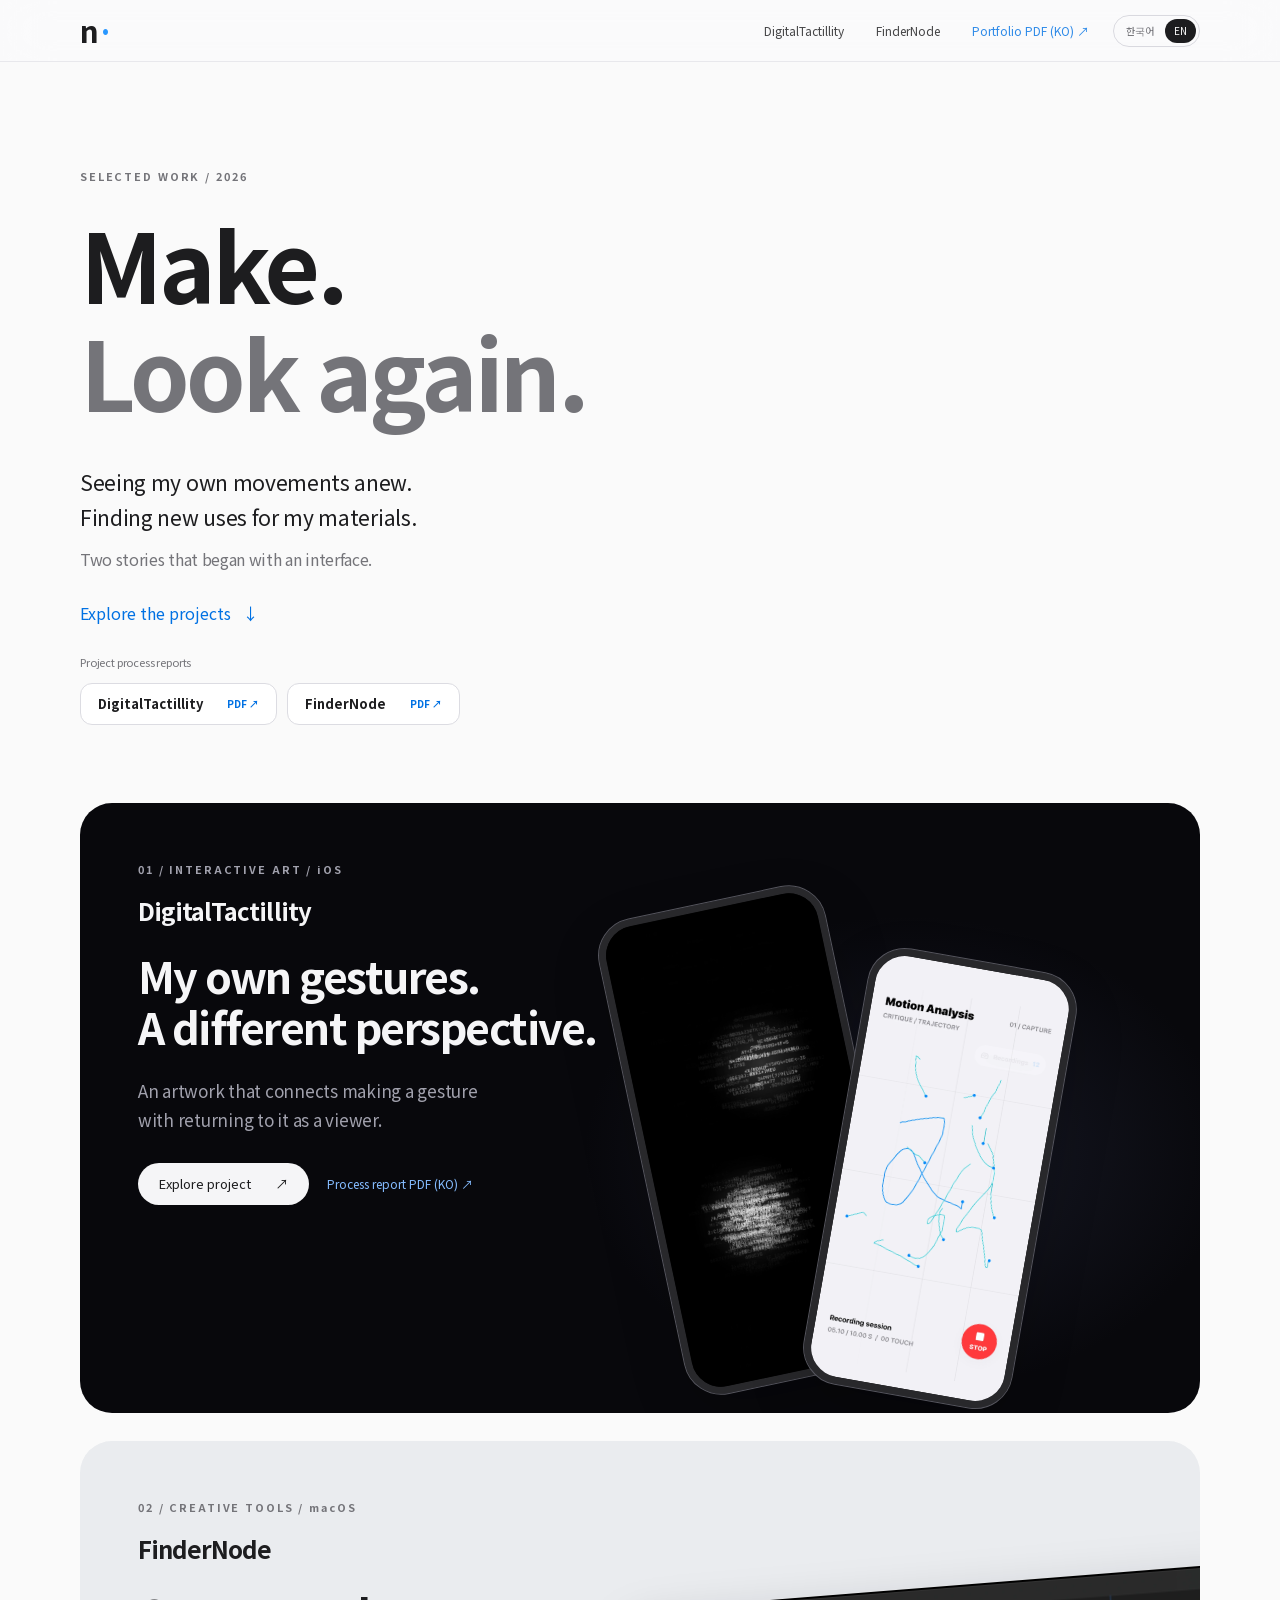
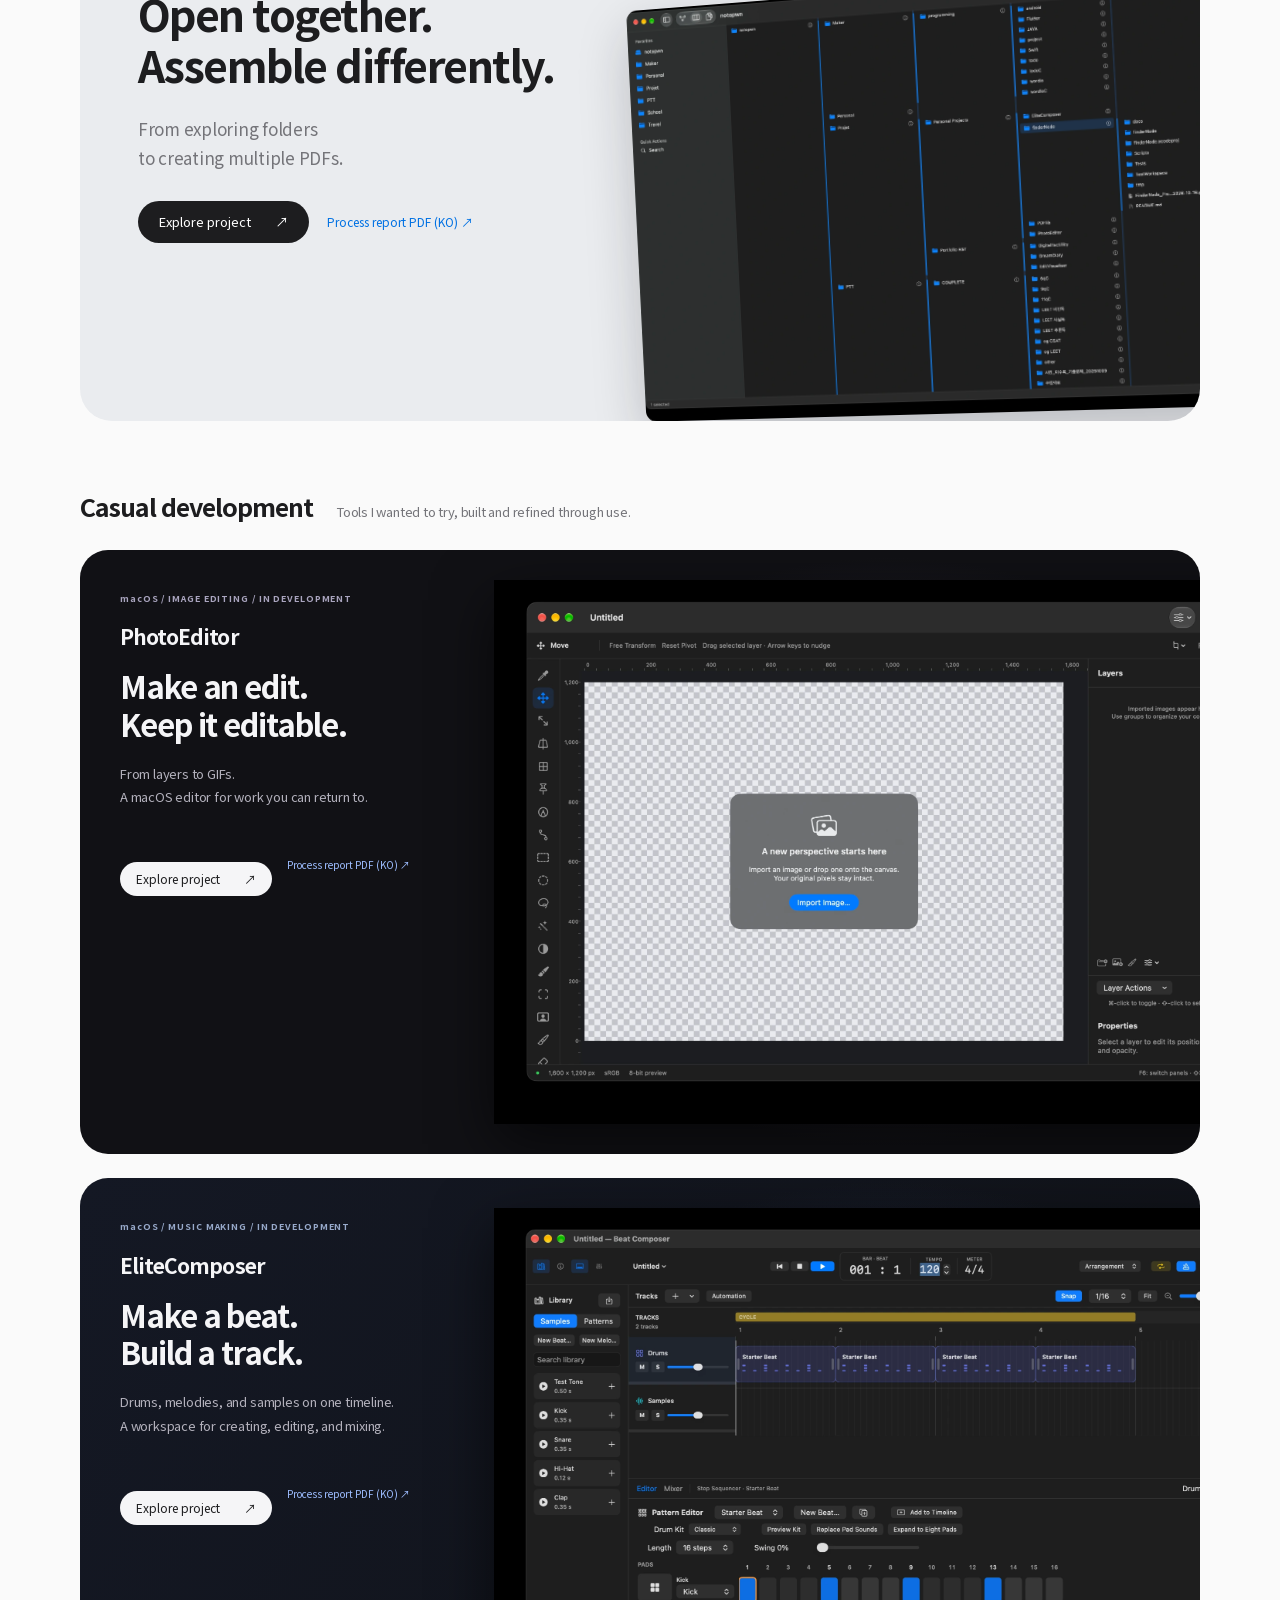
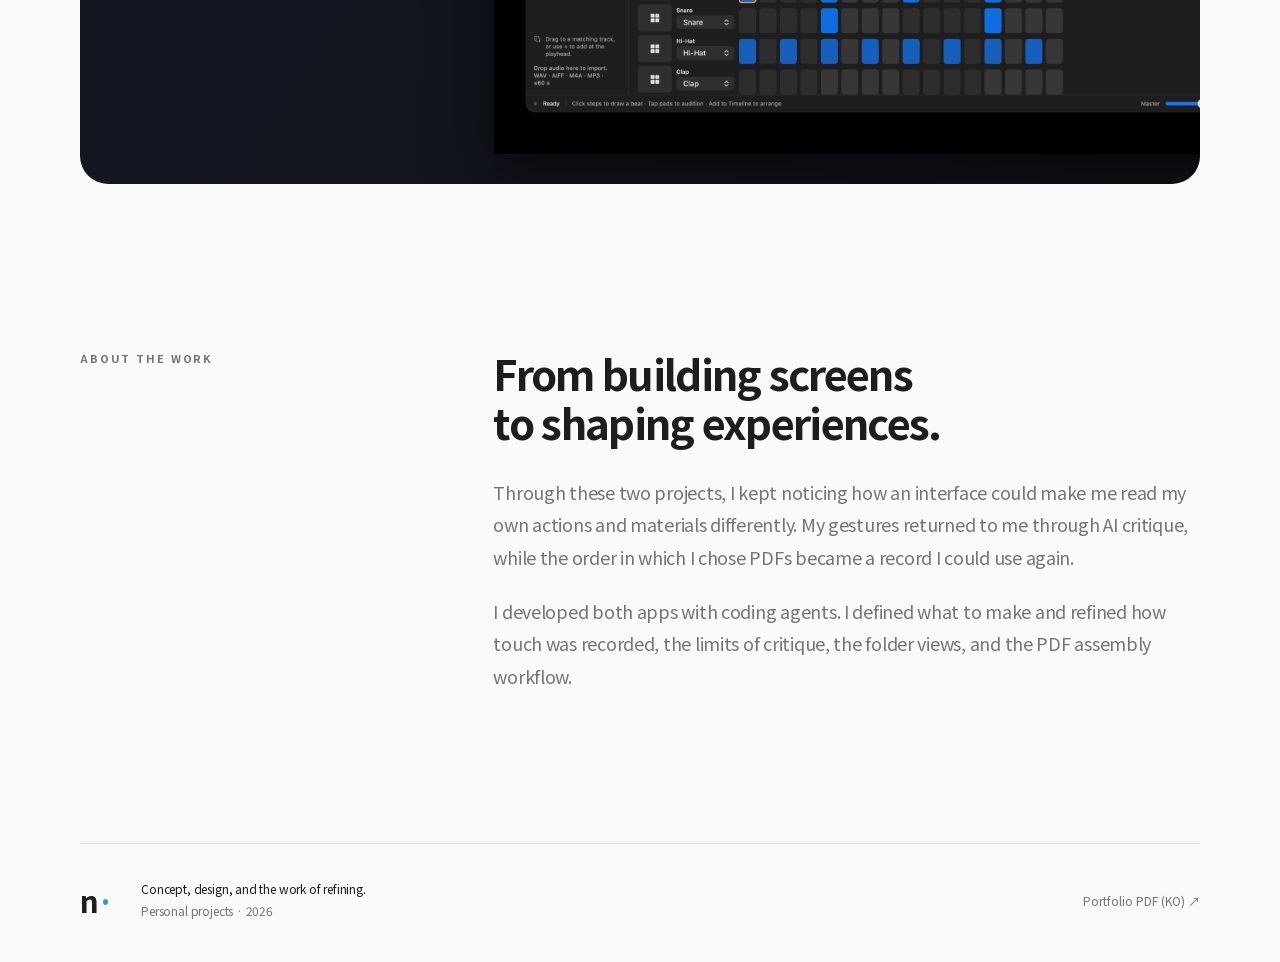
==== en/index.html @ ebb97a47 "Add Korean and English pages with persistent language selection" ====
<!doctype html><html lang="en" data-language="en" data-page="index.html"><head><meta charset="utf-8"><meta name="viewport" content="width=device-width, initial-scale=1"><meta name="description" content="DigitalTactillity revisits gestures through AI critique. FinderNode opens folders and assembles PDFs. Two featured projects and smaller development experiments."><meta name="theme-color" content="#fafafa"><title>Selected work — notopwn</title><link rel="icon" href="../assets/favicon.svg" type="image/svg+xml"><link rel="stylesheet" href="../style.css?v=bilingual-1"><script src="../locale.js?v=bilingual-1"></script><link rel="canonical" href="https://notopwn.github.io/art-technology-portfolio/en/index.html"><link rel="alternate" hreflang="ko" href="https://notopwn.github.io/art-technology-portfolio/index.html"><link rel="alternate" hreflang="en" href="https://notopwn.github.io/art-technology-portfolio/en/index.html"><link rel="alternate" hreflang="x-default" href="https://notopwn.github.io/art-technology-portfolio/index.html"></head><body class=""><a class="skip" href="#main">Skip to content</a><header class="nav"><a class="brand" href="./" aria-label="Portfolio home">n<span>·</span></a><nav aria-label="Main navigation"><a href="digitaltactillity.html">DigitalTactillity</a><a href="findernode.html">FinderNode</a><a class="nav-pdf" href="../assets/portfolio.pdf" target="_blank" rel="noopener">Portfolio PDF (KO) <span aria-hidden="true">↗</span></a></nav><div class="language-switch" role="group" aria-label="Language selection"><a href="../index.html" lang="ko" data-language-choice="ko">한국어</a><a href="index.html" lang="en" data-language-choice="en" aria-current="true">EN</a></div></header><main id="main">
<section class="home-intro wrap"><p class="eyebrow">SELECTED WORK / 2026</p><h1>Make.<br><span class="muted">Look again.</span></h1><p class="hero-copy">Seeing my own movements anew.<br>Finding new uses for my materials.<br><span>Two stories that began with an interface.</span></p><a class="text-link" href="#work">Explore the projects <span>↓</span></a><div class="report-shortcuts" id="reports" aria-label="Project process reports"><p>Project process reports</p><div><a href="../assets/digitaltactillity-process-report.pdf" target="_blank" rel="noopener">DigitalTactillity <span>PDF ↗</span></a><a href="../assets/findernode-process-report.pdf" target="_blank" rel="noopener">FinderNode <span>PDF ↗</span></a></div></div></section>
<div id="work" class="work-list wrap">
<article class="work-card tactile-card reveal"><div class="card-copy"><p class="eyebrow">01 / INTERACTIVE ART / iOS</p><h2>DigitalTactillity</h2><p class="card-headline">My own gestures.<br>A different perspective.</p><p>An artwork that connects making a gesture<br>with returning to it as a viewer.</p><a class="button light" href="digitaltactillity.html">Explore project <span>↗</span></a><a class="card-report" href="../assets/digitaltactillity-process-report.pdf" target="_blank" rel="noopener">Process report PDF (KO) ↗</a></div><div class="tactile-stage" aria-hidden="true"><div class="stage-glow"></div><div class="phone phone-tactile"><img src="../assets/tactile.webp" alt="" fetchpriority="high"></div><div class="phone phone-trajectory"><img src="../assets/trajectory.webp" alt=""></div></div></article>
<article class="work-card finder-card reveal"><div class="card-copy"><p class="eyebrow">02 / CREATIVE TOOLS / macOS</p><h2>FinderNode</h2><p class="card-headline">Open together.<br>Assemble differently.</p><p>From exploring folders<br>to creating multiple PDFs.</p><a class="button" href="findernode.html">Explore project <span>↗</span></a><a class="card-report" href="../assets/findernode-process-report.pdf" target="_blank" rel="noopener">Process report PDF (KO) ↗</a></div><div class="finder-preview"><img src="../assets/finder-columns.webp" alt="Actual FinderNode screen with several folders open in parallel columns" loading="lazy"></div></article>
</div>
<section class="casual-section wrap" id="casual-development" aria-labelledby="casual-heading"><div class="casual-heading"><h2 id="casual-heading">Casual development</h2><p>Tools I wanted to try, built and refined through use.</p></div>
<article class="side-project"><div class="side-copy"><p class="eyebrow">macOS / IMAGE EDITING / IN DEVELOPMENT</p><h3>PhotoEditor</h3><p class="side-headline">Make an edit.<br>Keep it editable.</p><p class="side-description">From layers to GIFs.<br>A macOS editor for work you can return to.</p><div class="side-actions"><a class="button light" href="photoeditor.html">Explore project <span aria-hidden="true">↗</span></a><a class="side-report" href="../assets/photoeditor-process-report.pdf" target="_blank" rel="noopener">Process report PDF (KO) ↗</a></div></div><a class="side-visual" href="photoeditor.html" aria-label="View the PhotoEditor project"><img src="../assets/photoeditor-workspace.webp" alt="Actual PhotoEditor screen with a central canvas, tools on the left, and layers on the right" loading="lazy" width="2048" height="1411"></a></article><article class="side-project ec-side"><div class="side-copy"><p class="eyebrow">macOS / MUSIC MAKING / IN DEVELOPMENT</p><h3>EliteComposer</h3><p class="side-headline">Make a beat.<br>Build a track.</p><p class="side-description">Drums, melodies, and samples on one timeline.<br>A workspace for creating, editing, and mixing.</p><div class="side-actions"><a class="button light" href="elitecomposer.html">Explore project <span aria-hidden="true">↗</span></a><a class="side-report" href="../assets/elitecomposer-process-report.pdf" target="_blank" rel="noopener">Process report PDF (KO) ↗</a></div></div><a class="side-visual" href="elitecomposer.html" aria-label="View the EliteComposer project"><img src="../assets/elitecomposer-sequencer.webp" width="2048" height="1415" alt="Actual EliteComposer screen with a drum step sequencer and repeating patterns on the timeline" loading="lazy"></a></article></section>
<section class="about-section wrap reveal"><p class="eyebrow">ABOUT THE WORK</p><div><h2>From building screens<br>to shaping experiences.</h2><p>Through these two projects, I kept noticing how an interface could make me read my own actions and materials differently. My gestures returned to me through AI critique, while the order in which I chose PDFs became a record I could use again.</p><p>I developed both apps with coding agents. I defined what to make and refined how touch was recorded, the limits of critique, the folder views, and the PDF assembly workflow.</p></div></section></main><footer class="footer wrap"><a class="brand" href="./">n<span>·</span></a><p>Concept, design, and the work of refining.<br><span>Personal projects · 2026</span></p><a href="../assets/portfolio.pdf" target="_blank" rel="noopener">Portfolio PDF (KO) ↗</a></footer><dialog class="viewer" aria-label="Project media"><button class="viewer-close" aria-label="Close">×</button><div class="viewer-content"></div></dialog><script src="../site.js?v=bilingual-1"></script></body></html>
---- style.css ----
@font-face{font-family:Portfolio;src:url('assets/regular.woff') format('woff');font-weight:100 500;font-display:swap}@font-face{font-family:Portfolio;src:url('assets/bold.woff') format('woff');font-weight:600 900;font-display:swap}:root{--bg:#fafafa;--ink:#1d1d1f;--secondary:#747479;--line:#d9d9df;--blue:#0071e3;--surface:#f0f0f3;--nav:rgba(250,250,252,.82)}*{box-sizing:border-box}html{scroll-behavior:smooth;scroll-padding-top:110px}body{margin:0;background:var(--bg);color:var(--ink);font-family:-apple-system,BlinkMacSystemFont,'Helvetica Neue',Portfolio,sans-serif;-webkit-font-smoothing:antialiased;word-break:keep-all;overflow-wrap:break-word}body.dark{--bg:#070708;--ink:#f5f5f7;--secondary:#98989f;--line:#303034;--surface:#151518;--nav:rgba(14,14,17,.84)}a{color:inherit;text-decoration:none}button{font:inherit;color:inherit;border:0;background:none;cursor:pointer}button,a{-webkit-tap-highlight-color:transparent}button:focus-visible,a:focus-visible,input:focus-visible,[tabindex]:focus-visible{outline:3px solid #2997ff;outline-offset:5px}img{display:block;max-width:100%;height:auto}h1,h2,h3,p{margin:0}h1,h2,h3{letter-spacing:-.055em;line-height:1.15}p{font-size:19px;line-height:1.8;letter-spacing:-.025em}.wrap{width:min(1120px,calc(100% - 80px));margin-inline:auto}.muted{color:var(--secondary)}.silver{background:linear-gradient(100deg,#fff 10%,#a3a3b1 58%,#5d5d70);background-clip:text;-webkit-background-clip:text;color:transparent}.eyebrow{font-size:11px!important;line-height:1.6;letter-spacing:.17em!important;font-weight:650;color:var(--secondary)}.nav{height:62px;width:100%;padding:0 max(40px,calc((100% - 1120px)/2));display:flex;align-items:center;justify-content:space-between;gap:30px;position:sticky;top:0;z-index:50;background:var(--nav);backdrop-filter:blur(24px);-webkit-backdrop-filter:blur(24px);border-bottom:1px solid color-mix(in srgb,var(--line),transparent 45%)}.brand{font-size:30px;font-weight:800;letter-spacing:-.08em;line-height:1}.brand span{color:#2997ff}.nav nav{display:flex;gap:32px;align-items:center;font-size:12px;font-weight:500}.nav nav a{opacity:.82;transition:opacity .2s}.nav nav a:hover{opacity:1}.nav-pdf{color:var(--blue)}.dark .nav-pdf{color:#60abff}.skip{position:fixed;left:20px;top:-100px;z-index:100;background:#fff;color:#111;padding:12px}.skip:focus{top:12px}.home-intro{padding-top:106px;padding-bottom:78px}.home-intro h1{font-size:clamp(62px,7.5vw,100px);margin:26px 0 36px;font-weight:700;line-height:1.13}.hero-copy{font-size:21px;font-weight:500;line-height:1.7;color:var(--secondary)}.home-intro .hero-copy{color:var(--ink)}.hero-copy>span{display:inline-block;margin-top:10px;font-size:16px;color:var(--secondary);font-weight:400}.text-link{display:inline-flex;align-items:center;gap:12px;font-size:16px;color:var(--blue);padding:0}.text-link span{transition:transform .2s}.text-link:hover span{transform:translate(3px,2px)}.home-intro .text-link{margin-top:28px}.dark .text-link{color:#7ab7ff}.work-list{display:grid;gap:28px}.work-card{min-height:610px;border-radius:32px;position:relative;overflow:hidden;isolation:isolate;display:grid;grid-template-columns:1fr 1fr}.card-copy{padding:58px 0 60px 58px;z-index:2}.card-copy h2{font-size:24px;letter-spacing:-.04em;margin-top:19px}.card-headline{font-size:48px;font-weight:700;letter-spacing:-.06em;line-height:1.2;margin:26px 0 22px}.card-copy>p:not(.card-headline):not(.eyebrow){font-size:17px;line-height:1.7;color:var(--secondary)}.button{display:inline-flex;align-items:center;gap:24px;border-radius:30px;background:#1d1d1f;color:#fff;font-size:13px;padding:13px 21px;margin-top:28px;transition:transform .2s,background .2s}.button:hover{transform:translateY(-2px);background:#37373c}.button.light{background:#f5f5f7;color:#1d1d1f}.tactile-card{background:#08080c;color:#f5f5f7;--secondary:#a1a1ad}.tactile-stage{position:relative;min-width:0}.stage-glow{position:absolute;inset:15% -10% 0 -15%;background:radial-gradient(ellipse,#32375266,transparent 65%)}.phone{border:7px solid #28282b;outline:1px solid #55555d;background:#050506;border-radius:37px;overflow:hidden;box-shadow:0 22px 55px #0003;position:relative;width:220px;flex-shrink:0}.phone img{width:100%;height:auto}.phone-tactile{position:absolute;width:230px;top:95px;left:0;transform:rotate(-12deg)}.phone-trajectory{position:absolute;width:210px;top:155px;left:195px;transform:rotate(10deg)}.finder-card{background:#eaecef;min-height:580px}.finder-preview{position:relative;min-width:0}.finder-preview img{position:absolute;width:690px;max-width:none;top:144px;left:-22px;border-radius:11px;box-shadow:0 22px 55px #15152038;transform:perspective(1300px) rotateY(-9deg) rotateZ(-3deg)}.about-section{padding-block:150px;display:grid;grid-template-columns:1fr 2fr;gap:60px}.about-section h2{font-size:42px;margin-bottom:30px}.about-section p:not(.eyebrow){color:var(--secondary);font-size:18px}.about-section p+p{margin-top:22px}.footer{border-top:1px solid var(--line);padding-top:35px;padding-bottom:40px;display:flex;align-items:center;gap:30px}.footer p{font-size:12px;line-height:1.8}.footer p span{color:var(--secondary)}.footer>a:last-child{margin-left:auto;font-size:12px;color:var(--secondary)}.product-bar{height:58px;border-bottom:1px solid var(--line);padding:0 max(40px,calc((100% - 1120px)/2));display:flex;align-items:center;justify-content:space-between;gap:20px;position:sticky;top:62px;z-index:40;background:var(--nav);backdrop-filter:blur(22px)}.product-bar>a{font-size:18px;font-weight:600;letter-spacing:-.04em}.product-bar nav{display:flex;gap:25px;font-size:11px;align-items:center}.product-bar button{font-size:11px;color:var(--blue);padding:0}.dark .product-bar button{color:#7ab7ff}.product-hero{text-align:center;padding-top:88px}.product-name{font-size:23px;font-weight:600;margin:20px 0 24px;letter-spacing:-.045em}.product-hero h1{font-size:clamp(48px,6.2vw,80px);font-weight:700;line-height:1.2}.product-hero .hero-copy{margin-top:29px;font-size:20px}.dt-hero .text-link{margin-top:25px}.dt-hero-media{height:570px;position:relative;overflow:hidden;margin-top:50px;background:radial-gradient(ellipse at center,#21212d66 0%,transparent 66%);border-radius:30px}.tactile-art{height:100%;width:100%;object-fit:contain;mix-blend-mode:screen}.hero-art-caption{position:absolute;left:0;right:0;bottom:28px;font-size:13px;color:#a7a7b5}.section{padding-block:115px}.section-intro{max-width:850px;margin-bottom:62px}.section-intro h2{font-size:clamp(37px,4.5vw,57px);margin:20px 0 30px;line-height:1.2}.section-intro>p:not(.eyebrow){max-width:700px;color:var(--secondary);font-size:20px}.role-explorer{border-radius:26px;background:#141417;overflow:hidden}.role-tabs{display:grid;grid-template-columns:repeat(3,1fr);border-bottom:1px solid #313137}.role-tabs button{padding:25px 28px;text-align:left;font-size:12px;color:#7f7f8d;border-right:1px solid #313137}.role-tabs button:last-child{border-right:0}.role-tabs button span{display:block;font-size:19px;margin-top:9px;font-weight:600;color:#9999a6}.role-tabs button[aria-selected=true]{background:#202027;color:#8abcff}.role-tabs button[aria-selected=true] span{color:#fff}.role-panel{padding:55px;min-height:310px;background:radial-gradient(ellipse at right bottom,#252b4945,transparent 60%)}.role-number{font-size:11px;letter-spacing:.15em;color:#81b4ff}.role-panel h3{font-size:38px;margin:17px 0 20px}.role-panel .role-body{max-width:660px;color:#a9a9b4;font-size:18px}.recording-section{background:#101012;overflow:hidden}.recording-grid{display:grid;grid-template-columns:1fr 1fr;align-items:center;gap:50px}.recording-copy h2{font-size:44px;line-height:1.2;margin:20px 0 30px}.recording-copy p:not(.eyebrow){color:var(--secondary);font-size:18px}.recording-copy p+p{margin-top:22px}.small-note{font-size:12px!important;line-height:1.8!important;color:var(--secondary)}.recording-phones{height:550px;position:relative}.recording-phones .phone{position:absolute;left:10px;top:35px;width:224px;z-index:2;transform:rotate(-5deg);padding:0}.recording-phones .back-phone{width:204px;left:220px;top:80px;z-index:1;transform:rotate(8deg)}.image-button{padding:0;text-align:inherit;display:block;transition:transform .3s}.image-button:hover{transform:translateY(-3px)}.critique-layout{display:grid;grid-template-columns:1.25fr 1fr;gap:100px;align-items:center}.critique-text blockquote{font-size:32px;line-height:1.35;letter-spacing:-.03em;margin:22px 0 28px;font-weight:600}.translation{font-size:19px;color:#c3c3cd}.critique-text .small-note{margin:18px 0 30px}.critique-text>p:last-child{color:var(--secondary);font-size:18px}.critique-screen{width:100%;max-width:350px;border-radius:22px;background:#f0eff5;overflow:hidden;box-shadow:0 20px 90px #29294533}.critique-screen img{width:100%}.critique-screen span{display:block;padding:18px;text-align:center;font-size:12px;color:#55555f}.dt-closing{background:linear-gradient(130deg,#14141d,#0b0b0e);text-align:center}.dt-closing h2{font-size:56px;margin:25px 0 30px;line-height:1.2}.dt-closing p:not(.eyebrow){color:var(--secondary);font-size:20px}.spec-section{padding-block:90px}.spec-section>h2{font-size:30px;margin-bottom:35px}.spec-section dl{margin:0}.spec-section dl>div{display:grid;grid-template-columns:170px 1fr;padding:21px 0;border-top:1px solid var(--line);font-size:14px;line-height:1.8}.spec-section dt{color:var(--secondary)}.spec-section dd{margin:0}.next-project{display:flex;align-items:flex-end;justify-content:space-between;margin-top:75px;padding-top:35px;border-top:1px solid var(--line)}.next-project span{font-size:13px;color:var(--secondary)}.next-project strong{font-size:30px;letter-spacing:-.04em}.fn-hero .mac-frame{margin-top:65px}.mac-frame img{width:100%;border:8px solid #343437;border-radius:18px;box-shadow:0 35px 75px #1a25452a}.media-caption{font-size:12px;color:var(--secondary);text-align:center;margin-top:22px}.view-switcher{margin-top:65px}.segmented{display:flex;width:max-content;background:#e7e7ec;padding:5px;border-radius:26px;gap:4px;margin:0 auto 30px}.segmented button{padding:10px 25px;border-radius:22px;font-size:13px;color:#66666f;transition:background .2s,box-shadow .2s}.segmented button[aria-selected=true]{background:#fff;color:#1d1d1f;box-shadow:0 2px 8px #00000013}.app-screen{border-radius:18px;overflow:hidden;box-shadow:0 20px 60px #14172621;width:100%}.app-screen img{width:100%}.view-description{text-align:center;font-size:14px;color:var(--secondary);margin-top:26px}.two-copy{display:grid;grid-template-columns:1fr 1.4fr;gap:100px;margin-top:100px}.two-copy h3,.two-copy h2{font-size:43px;line-height:1.2}.two-copy p{font-size:18px;color:var(--secondary)}.two-copy p+p{margin-top:20px}.assembly-section{background:#f0f0f3}.assembly-demo{display:grid;grid-template-columns:1fr 1.3fr;gap:70px;align-items:center;margin-top:90px}.assembly-demo h3{font-size:37px;margin:20px 0 20px}.assembly-demo>div>p:not(.eyebrow){font-size:16px;color:var(--secondary)}.demo-ui{border-radius:20px;background:#fff;border:1px solid #dddde5;overflow:hidden;box-shadow:0 15px 45px #1616330a}.demo-tabs{display:flex;border-bottom:1px solid #e7e7ed}.demo-tabs button{padding:19px 25px;font-size:13px;flex:1;color:#777780}.demo-tabs button[aria-selected=true]{color:#0071e3;background:#f3f8ff;box-shadow:inset 0 -2px #0071e3}.source-options{padding:20px 25px}.source-options label{display:flex;align-items:center;gap:12px;padding:14px 0;font-size:14px;cursor:pointer}.source-options label span{font-size:10px;color:#999}.source-options input{accent-color:#0071e3;width:16px;height:16px}.bundle-result{padding:24px;background:#fafafa;border-top:1px solid #ededf2;display:flex;flex-direction:column;gap:8px;font-size:12px}.bundle-result strong{font-size:20px;letter-spacing:-.03em}.detail-strip{display:grid;grid-template-columns:repeat(3,1fr);gap:35px;margin-top:90px;padding-top:45px;border-top:1px solid var(--line)}.detail-strip article>span{font-size:12px;color:var(--blue)}.detail-strip h3{font-size:21px;margin:20px 0 15px;line-height:1.35}.detail-strip p{font-size:15px;color:var(--secondary)}.viewer{position:fixed;border:0;padding:60px 30px 30px;max-width:min(1300px,96vw);max-height:94vh;background:#161619;color:#fff;border-radius:18px;box-shadow:0 30px 100px #0007}.viewer::backdrop{background:#000b;backdrop-filter:blur(10px)}.viewer-close{position:fixed;font-size:30px;background:#35353b;line-height:36px;width:38px;height:38px;border-radius:50%;right:calc(50% - min(650px,48vw) + 15px);top:calc(3vh + 10px);z-index:5}.viewer-content img{max-height:75vh;max-width:100%;object-fit:contain;margin:auto}.viewer-content video{display:block;max-height:75vh;width:auto;max-width:100%;margin:auto;background:#000}.viewer-content p{font-size:12px;color:#bbb;text-align:center;margin-top:16px}.js .reveal{opacity:0;transform:translateY(24px);transition:opacity .8s ease,transform .8s cubic-bezier(.2,.7,.3,1)}.js .reveal.visible{opacity:1;transform:none}
@media(min-width:1500px){.wrap{width:1200px}.nav,.product-bar{padding-inline:calc((100% - 1200px)/2)}}
@media(max-width:950px){.wrap{width:calc(100% - 48px)}.nav,.product-bar{padding-inline:24px}.work-card{min-height:550px}.card-copy{padding-left:35px}.card-headline{font-size:39px}.phone-tactile{width:195px;top:125px;left:0}.phone-trajectory{width:170px;left:150px;top:200px}.finder-preview img{width:570px;left:0;top:170px}.about-section{gap:25px;grid-template-columns:1fr 2.3fr}.about-section h2{font-size:34px}.recording-grid{gap:10px}.recording-copy h2{font-size:36px}.recording-phones .phone{width:180px;left:0;top:60px}.recording-phones .back-phone{width:160px;left:150px;top:100px}.critique-layout{gap:45px}.critique-text blockquote{font-size:27px}.two-copy{gap:45px}.two-copy h2,.two-copy h3{font-size:35px}.assembly-demo{gap:35px}.section-intro{max-width:100%}.dt-hero-media{height:480px}}
@media(max-width:650px){.wrap{width:calc(100% - 40px)}.nav{height:56px;padding-inline:20px;gap:15px}.nav nav{gap:18px;font-size:10px}.nav-pdf{font-size:0}.nav-pdf span{font-size:17px}.brand{font-size:28px}.home-intro{padding-top:70px;padding-bottom:55px}.home-intro h1{font-size:59px;margin:23px 0 27px}.hero-copy{font-size:18px}.hero-copy>span{font-size:13px}.home-intro .text-link{font-size:14px;margin-top:23px}.work-list{gap:20px}.work-card{grid-template-columns:1fr;min-height:790px;border-radius:24px}.card-copy{padding:33px 30px 0}.card-copy h2{font-size:22px;margin-top:16px}.card-headline{font-size:38px;margin:23px 0 18px}.card-copy>p:not(.card-headline):not(.eyebrow){font-size:15px}.button{font-size:12px;padding:11px 18px;margin-top:22px}.tactile-stage{height:345px}.phone{border-radius:27px;border-width:5px}.phone-tactile{width:175px;top:15px;left:calc(50% - 146px)}.phone-trajectory{width:155px;left:calc(50% + 5px);top:70px}.finder-card{min-height:700px}.finder-preview{height:290px}.finder-preview img{width:450px;max-width:none;top:25px;left:30px;transform:rotate(-4deg)}.about-section{padding-block:80px;display:block}.about-section h2{font-size:31px;margin-top:23px}.about-section p:not(.eyebrow){font-size:16px}.footer{padding-block:28px;gap:20px;flex-wrap:wrap}.footer p{font-size:10px}.footer>a:last-child{font-size:10px}.product-bar{top:56px;height:53px;padding-inline:20px}.product-bar>a{font-size:15px}.product-bar nav{gap:17px;font-size:10px}.product-bar button{font-size:10px}.product-hero{padding-top:60px}.product-name{font-size:19px;margin:17px 0 25px}.product-hero h1{font-size:43px;line-height:1.24}.product-hero .hero-copy{font-size:16px;margin-top:25px}.product-hero .eyebrow{font-size:9px!important}.dt-hero .text-link{font-size:14px}.dt-hero-media{height:390px;margin-top:26px}.hero-art-caption{font-size:11px;bottom:18px}.section{padding-block:75px}.section-intro{margin-bottom:38px}.section-intro h2{font-size:34px;margin:18px 0 24px}.section-intro>p:not(.eyebrow){font-size:17px;line-height:1.85}.role-tabs button{padding:18px 13px;font-size:10px}.role-tabs button span{font-size:14px;margin-top:8px}.role-panel{padding:30px 25px;min-height:320px}.role-panel h3{font-size:31px}.role-panel .role-body{font-size:16px}.recording-grid{grid-template-columns:1fr;gap:30px}.recording-copy h2{font-size:34px}.recording-copy p:not(.eyebrow){font-size:16px}.recording-phones{height:440px}.recording-phones .phone{width:180px;left:calc(50% - 152px);top:20px}.recording-phones .back-phone{width:160px;left:calc(50% + 8px);top:55px}.critique-layout{grid-template-columns:1fr;gap:40px}.critique-text blockquote{font-size:27px}.critique-text>p:last-child{font-size:16px}.critique-screen{width:270px;margin:auto}.dt-closing h2{font-size:35px}.dt-closing p:not(.eyebrow){font-size:16px}.spec-section{padding-block:65px}.spec-section>h2{font-size:25px}.spec-section dl>div{grid-template-columns:80px 1fr;gap:15px;font-size:12px;padding:18px 0}.next-project{margin-top:50px;align-items:flex-start;gap:20px;flex-direction:column}.next-project strong{font-size:27px}.fn-hero .mac-frame{margin-top:40px;width:calc(100% + 10px);margin-left:-5px}.mac-frame img{border-width:4px;border-radius:9px;box-shadow:0 18px 35px #1a25452a}.media-caption{font-size:10px;line-height:1.8}.view-switcher{margin-top:40px}.segmented{margin-bottom:20px}.segmented button{padding:9px 22px;font-size:12px}.app-screen{border-radius:8px}.view-description{font-size:12px;line-height:1.8;margin-top:20px}.two-copy{grid-template-columns:1fr;gap:25px;margin-top:60px}.two-copy h2,.two-copy h3{font-size:34px}.two-copy p{font-size:16px}.assembly-demo{grid-template-columns:1fr;gap:30px;margin-top:60px}.assembly-demo h3{font-size:31px}.assembly-demo>div>p:not(.eyebrow){font-size:15px}.demo-tabs button{font-size:12px}.source-options{padding:16px 22px}.source-options label{font-size:13px}.bundle-result strong{font-size:18px}.detail-strip{grid-template-columns:1fr;gap:35px;margin-top:55px;padding-top:35px}.detail-strip article{display:grid;grid-template-columns:25px 1fr;gap:0 15px}.detail-strip h3{margin:0 0 10px;font-size:21px}.detail-strip p{grid-column:2;font-size:15px}.viewer{padding:50px 13px 20px;max-width:96vw;max-height:94vh}.viewer-close{right:calc(2vw + 10px)}.viewer-content img{max-height:73vh}.viewer-content video{max-height:73vh}}
@media(prefers-reduced-motion:reduce){html{scroll-behavior:auto}*,*:before,*:after{transition:none!important;animation:none!important}.js .reveal{opacity:1;transform:none}}

/* Report access at the start of the page and beside each project. */
.report-shortcuts{margin-top:30px;scroll-margin-top:100px}.report-shortcuts>p{font-size:11px;letter-spacing:.03em;color:var(--secondary);margin-bottom:11px}.report-shortcuts>div{display:flex;gap:10px;flex-wrap:wrap}.report-shortcuts a{display:flex;align-items:center;gap:24px;padding:12px 17px;border:1px solid #dcdce2;background:#fff;border-radius:12px;font-size:13px;font-weight:550;transition:border-color .2s,background .2s}.report-shortcuts a:hover{border-color:#0071e3;background:#f3f8ff}.report-shortcuts a span{font-size:10px;color:#0071e3}.card-report{display:inline-block;margin:28px 0 0 18px;font-size:12px;color:#0071e3}.tactile-card .card-report{color:#85bcff}.card-report:hover{text-decoration:underline}.product-bar nav .nav-report{background:#0071e3;color:white;border-radius:18px;padding:7px 12px;white-space:nowrap}.product-bar nav .nav-report:hover{background:#007beF}@media(max-width:650px){.report-shortcuts{margin-top:25px}.report-shortcuts>div{gap:8px}.report-shortcuts a{font-size:12px;gap:15px;padding:11px 13px}.card-report{margin-left:14px;font-size:11px}.product-bar nav{gap:12px}.product-bar nav .nav-report{font-size:10px;padding:6px 9px}}

/* Casual development: a smaller visual project block. */
.casual-section{padding-top:72px;padding-bottom:16px;scroll-margin-top:100px}.casual-heading{display:flex;align-items:baseline;gap:24px;margin-bottom:25px}.casual-heading h2{font-size:25px;letter-spacing:-.04em}.casual-heading>p{font-size:13px;color:var(--secondary)}.side-project{position:relative;display:grid;grid-template-columns:37% 63%;min-height:420px;overflow:hidden;border-radius:28px;background:#111115;color:#f5f5f7;isolation:isolate}.side-copy{padding:42px 0 42px 40px;position:relative;z-index:2}.side-copy .eyebrow{color:#aaa5bf;font-size:9px!important;letter-spacing:.1em!important}.side-copy h3{font-size:21px;margin-top:19px;letter-spacing:-.025em}.side-headline{font-size:35px;line-height:1.2;font-weight:650;letter-spacing:-.045em;margin-top:19px}.side-description{font-size:13px;color:#b3b1bc;margin-top:20px;line-height:1.8}.side-actions{margin-top:25px;display:flex;align-items:center;flex-wrap:wrap;gap:15px}.side-actions .button{font-size:12px;padding:10px 16px}.side-report{font-size:10px;color:#9dbdff}.side-report:hover{text-decoration:underline}.side-visual{display:flex;align-items:center;width:112%;margin-left:0;background:radial-gradient(ellipse at center,#393447 0,transparent 69%);padding-block:30px;transition:transform .35s}.side-visual:hover{transform:translateY(-4px)}.side-visual img{width:100%;filter:drop-shadow(0 20px 30px #0009)}
.pe-back{display:inline-block;font-size:12px;color:var(--secondary);margin-bottom:48px}.pe-hero{padding-top:30px;text-align:center}.pe-hero>.eyebrow{color:#777084}.pe-hero .product-name{font-size:23px;margin:20px 0 25px}.pe-hero h1{font-size:68px;line-height:1.14;letter-spacing:-.06em}.pe-hero h1>span{color:#85808f}.pe-hero-copy{font-size:20px;color:#747079;line-height:1.75;margin-top:28px}.pe-tags{display:flex;justify-content:center;gap:9px;flex-wrap:wrap;margin:28px 0 35px}.pe-tags span{font-size:11px;padding:7px 12px;border:1px solid #ddd9e4;border-radius:30px;color:#706778}.pe-screen{display:block;width:100%;background:#000;border-radius:24px;overflow:hidden;box-shadow:0 28px 70px #24203026}.pe-screen img{width:100%}.pe-hero .media-caption{margin-top:20px}.pe-feature-grid{display:grid;grid-template-columns:repeat(3,minmax(0,1fr));gap:20px;margin-top:55px}.pe-feature-grid article{padding:30px 28px;background:#efedf3;border-radius:22px}.pe-feature-grid article>span{font-size:10px;letter-spacing:.09em;color:#81758c}.pe-feature-grid h3{font-size:23px;line-height:1.3;margin:27px 0 15px}.pe-feature-grid p{font-size:14px;color:#747079;line-height:1.9}.pe-model{padding:100px 0;background:#141319;color:#f5f5f7}.pe-model-grid{display:grid;grid-template-columns:1fr 1fr;gap:70px;align-items:center}.pe-model h2{font-size:45px;line-height:1.2;margin:22px 0 27px}.pe-model-grid>div>p:not(.eyebrow){font-size:16px;color:#b5b0bf;margin-top:16px;line-height:1.9}.pe-model-diagram{padding:28px;border:1px solid #48424e;border-radius:24px;background:#201e27}.pe-model-diagram>p{font-size:10px!important;margin:0 0 23px!important;letter-spacing:.08em;color:#a6a0b0}.pe-source{padding:16px;border:1px solid #51475f;border-radius:12px;font-size:13px}.pe-source span{float:right;color:#a89fb8;font-size:11px}.pe-document{margin-top:24px;position:relative;border:1px solid #8d7da5;border-radius:15px;padding:22px 17px;background:#322b3d}.pe-document:before{content:"";position:absolute;height:24px;width:1px;background:#8d7da5;left:50%;top:-25px}.pe-document>strong{font-size:17px}.pe-document>div{display:grid;grid-template-columns:1fr 1fr;gap:8px;margin-top:18px}.pe-document>div>span{font-size:11px;background:#443b51;padding:10px;border-radius:7px}.pe-outputs{display:grid;grid-template-columns:1fr 1fr;gap:14px;margin-top:24px}.pe-outputs>div{border:1px solid #575060;border-radius:12px;padding:16px 12px;text-align:center}.pe-outputs strong{display:block;font-size:13px}.pe-outputs span{display:block;font-size:10px;color:#aba2b8;margin-top:7px}.pe-model-diagram small{display:block;font-size:10px;color:#a59eaf;line-height:1.7;margin-top:18px}.pe-workflow{margin-top:55px;border-top:1px solid var(--line)}.pe-workflow article{display:grid;grid-template-columns:65px 1fr;gap:25px;padding:32px 0;border-bottom:1px solid var(--line)}.pe-workflow article>span{font-size:15px;color:#9b8baa;padding-top:5px}.pe-workflow h3{font-size:27px;margin-bottom:13px}.pe-workflow p{font-size:16px;color:var(--secondary);max-width:780px}.pe-export{padding:85px 0;background:#eeebf3}.pe-export h2{font-size:47px;margin:22px 0 25px;line-height:1.2}.pe-export p:not(.eyebrow){font-size:18px;max-width:670px;color:#747079}.pe-export .text-link{font-size:14px;margin-top:25px}
@media(max-width:850px){.side-project{grid-template-columns:40% 60%}.side-copy{padding-left:28px}.side-headline{font-size:31px}.side-actions{align-items:flex-start;flex-direction:column}.pe-model-grid{gap:35px}.pe-feature-grid{gap:12px}.pe-feature-grid article{padding:25px 20px}.pe-feature-grid h3{font-size:21px}}
@media(max-width:650px){.casual-section{padding-top:48px}.casual-heading{display:block}.casual-heading h2{font-size:23px}.casual-heading>p{font-size:12px;line-height:1.8;margin-top:12px}.side-project{grid-template-columns:1fr;border-radius:22px;min-height:0}.side-copy{padding:30px 27px 0}.side-headline{font-size:32px;margin-top:14px}.side-headline br{display:none}.side-description{margin-top:15px}.side-copy h3{margin-top:16px;font-size:19px}.side-actions{flex-direction:row;align-items:center;margin-top:23px}.side-visual{width:100%;padding:23px 8px 12px;margin:0}.pe-back{margin-bottom:35px}.pe-hero{padding-top:22px}.pe-hero .product-name{font-size:19px;margin:17px 0 22px}.pe-hero h1{font-size:41px;line-height:1.2}.pe-hero-copy{font-size:16px;margin-top:23px}.pe-tags{gap:6px;margin:25px 0}.pe-tags span{font-size:9px;padding:6px 9px}.pe-screen{border-radius:13px;box-shadow:0 15px 35px #24203024}.pe-hero .media-caption{font-size:10px;line-height:1.8}.pe-feature-grid{grid-template-columns:1fr;margin-top:35px;gap:15px}.pe-feature-grid article{padding:27px}.pe-feature-grid h3{font-size:24px;margin:18px 0 13px}.pe-model{padding:65px 0}.pe-model-grid{grid-template-columns:1fr;gap:35px}.pe-model h2{font-size:35px}.pe-model-grid>div>p:not(.eyebrow){font-size:15px}.pe-model-diagram{padding:23px}.pe-workflow{margin-top:35px}.pe-workflow article{grid-template-columns:25px 1fr;gap:15px;padding:25px 0}.pe-workflow h3{font-size:23px;line-height:1.3}.pe-workflow p{font-size:14px}.pe-export{padding:65px 0}.pe-export h2{font-size:35px}.pe-export p:not(.eyebrow){font-size:16px}}

/* EliteComposer: compact visual block and music project detail. */
.ec-side{margin-top:24px;background:linear-gradient(120deg,#141824,#101217)}.ec-side .side-visual{background:radial-gradient(ellipse at center,#263554,transparent 70%)}.ec-side .eyebrow{color:#98aacb}.ec-side .side-headline{font-size:33px}.ec-hero h1>span{color:#7787a6}.ec-hero .pe-tags span{border-color:#d5ddea;color:#647798}.ec-creation-grid{display:grid;grid-template-columns:.85fr 1.35fr;align-items:center;gap:55px;margin-top:65px}.ec-creation-grid h3{font-size:34px;line-height:1.2;margin:19px 0 25px}.ec-creation-grid>div>p:not(.eyebrow){font-size:15px;color:var(--secondary);line-height:1.9;margin-top:17px}.ec-shot,.ec-wide-shot{display:block;overflow:hidden;border-radius:22px;background:#000;box-shadow:0 18px 45px #1c294526;width:100%}.ec-shot img,.ec-wide-shot img{width:100%}.ec-features article{background:#edf0f5}.ec-features article>span{color:#617a9e}.ec-arrangement{background:#131923;color:#f5f5f7;padding:95px 0}.ec-arrangement-grid{display:grid;grid-template-columns:1.1fr 1fr;gap:75px;align-items:center}.ec-arrangement h2{font-size:43px;line-height:1.23;margin:23px 0 27px}.ec-arrangement-grid>div>p:not(.eyebrow){font-size:16px;color:#acb7ca;line-height:1.9;margin-top:17px}.ec-source-diagram{background:#1c2535;border:1px solid #39465e;border-radius:24px;padding:30px}.ec-source-diagram>p{font-size:10px;letter-spacing:.05em;color:#a6b4ce}.ec-pattern{border:1px solid #607ba9;border-radius:14px;padding:22px;margin:26px 0 31px;background:#263450}.ec-pattern>span{font-size:10px;color:#a0b7de;display:block;margin-bottom:9px}.ec-pattern strong{font-size:19px}.ec-pattern>div{display:flex;gap:7px;margin-top:25px}.ec-pattern i{height:23px;flex:1;background:#5b79bc;border-radius:4px}.ec-pattern i:nth-child(2n){background:#334462}.ec-clip-row{display:grid;grid-template-columns:repeat(3,1fr);gap:8px}.ec-clip-row>span{border:1px solid #52698f;background:#293951;font-size:12px;padding:13px 9px;border-radius:10px;text-align:center}.ec-clip-row small{display:block;font-size:9px;color:#9eb1d1;margin-top:7px}.ec-source-diagram .ec-diagram-note{font-size:11px;margin-top:24px;line-height:1.9;letter-spacing:0;color:#a6b4ce}.ec-workspace-notes{display:grid;grid-template-columns:repeat(3,minmax(0,1fr));gap:35px;margin-top:50px}.ec-workspace-notes article>span{font-size:10px;color:#7186aa;letter-spacing:.1em}.ec-workspace-notes h3{font-size:23px;line-height:1.3;margin:17px 0}.ec-workspace-notes p{font-size:14px;color:var(--secondary);line-height:1.9}.ec-save{background:#eaf0f8}.ec-page .pe-tags span{border-color:#d5ddea;color:#647798}
@media(max-width:850px){.ec-side .side-headline{font-size:29px}.ec-creation-grid{gap:30px}.ec-arrangement-grid{gap:35px}.ec-arrangement h2{font-size:35px}.ec-workspace-notes{gap:20px}}
@media(max-width:650px){.ec-side{margin-top:20px}.ec-side .side-headline{font-size:30px}.ec-side .side-headline br{display:block}.ec-hero h1{font-size:38px}.ec-creation-grid{grid-template-columns:1fr;gap:30px;margin-top:35px}.ec-creation-grid h3{font-size:30px}.ec-creation-grid>div>p:not(.eyebrow){font-size:15px}.ec-shot,.ec-wide-shot{border-radius:13px}.ec-arrangement{padding:65px 0}.ec-arrangement-grid{grid-template-columns:1fr;gap:35px}.ec-arrangement h2{font-size:33px}.ec-arrangement-grid>div>p:not(.eyebrow){font-size:15px}.ec-source-diagram{padding:23px}.ec-workspace-notes{grid-template-columns:1fr;gap:30px;margin-top:35px}.ec-workspace-notes h3{font-size:24px;margin:14px 0}.ec-clip-row>span{font-size:11px}.ec-pattern strong{font-size:18px}}

/* Language controls and layouts that accommodate English copy. */
.language-switch{display:flex;align-items:center;flex:none;border:1px solid var(--line);border-radius:20px;padding:3px;gap:2px;white-space:nowrap;font-size:10px;line-height:1.2}.language-switch a{padding:6px 9px;border-radius:14px;color:var(--secondary)}.language-switch a[aria-current=true]{background:var(--ink);color:var(--bg)}.language-switch a:hover:not([aria-current=true]){color:var(--ink);background:var(--surface)}.nav>nav{margin-left:auto}.nav{gap:24px}html:lang(en) body{word-break:normal;overflow-wrap:break-word}html:lang(en) p{letter-spacing:-.015em}html:lang(en) h1,html:lang(en) h2,html:lang(en) h3{letter-spacing:-.04em}html:lang(en) .card-headline{font-size:43px;letter-spacing:-.035em}html:lang(en) .side-headline{font-size:31px;letter-spacing:-.035em}html:lang(en) .pe-hero h1{font-size:62px}html:lang(en) .spec-section dl>div{grid-template-columns:140px minmax(0,1fr)}html:lang(en) .product-bar nav{gap:18px}html:lang(en) .role-panel h3{font-size:36px}html:lang(en) .role-tabs button span{font-size:19px}.side-copy,.card-copy,.pe-feature-grid article,.ec-workspace-notes article{min-width:0}
@media(min-width:701px) and (max-width:950px){.nav{padding-inline:25px;gap:15px}.nav nav{gap:18px;font-size:11px}.language-switch a{padding:6px 7px}html:lang(en) .card-headline{font-size:35px}html:lang(en) .side-headline{font-size:27px}}
@media(max-width:700px){html{scroll-padding-top:190px}.nav{display:grid;grid-template-columns:1fr auto;grid-template-rows:42px 36px;gap:0 15px;height:96px;padding:9px 20px;width:100%}.nav>.brand{grid-column:1;grid-row:1;justify-self:start;font-size:28px}.nav>.language-switch{grid-column:2;grid-row:1;justify-self:end}.nav>nav{grid-column:1/-1;grid-row:2;margin:0;justify-content:space-between;gap:12px;font-size:10px;width:100%}.language-switch{font-size:10px}.language-switch a{padding:6px 10px}.product-bar{top:96px;height:auto;min-height:84px;display:flex;flex-direction:column;align-items:stretch;justify-content:center;gap:10px;padding:12px 20px}.product-bar>a{font-size:15px}.product-bar nav,html:lang(en) .product-bar nav{font-size:10px;gap:10px;justify-content:space-between;min-width:0}.product-bar nav .nav-report{font-size:9px;padding:6px 9px}.product-bar button{font-size:10px}html:lang(en) .home-intro h1{font-size:59px}html:lang(en) .card-headline{font-size:35px}html:lang(en) .side-headline{font-size:29px}html:lang(en) .pe-hero h1{font-size:37px}html:lang(en) .spec-section dl>div{grid-template-columns:85px minmax(0,1fr)}html:lang(en) .role-panel h3{font-size:29px}html:lang(en) .role-tabs button span{font-size:13px}html:lang(en) .role-tabs button{font-size:9px}html:lang(en) .section-intro h2{font-size:33px}html:lang(en) .side-actions{gap:13px}html:lang(en) .side-actions .button{font-size:11px}html:lang(en) .side-report{font-size:10px}html:lang(en) .product-hero h1{font-size:40px}.report-shortcuts a{gap:16px}}
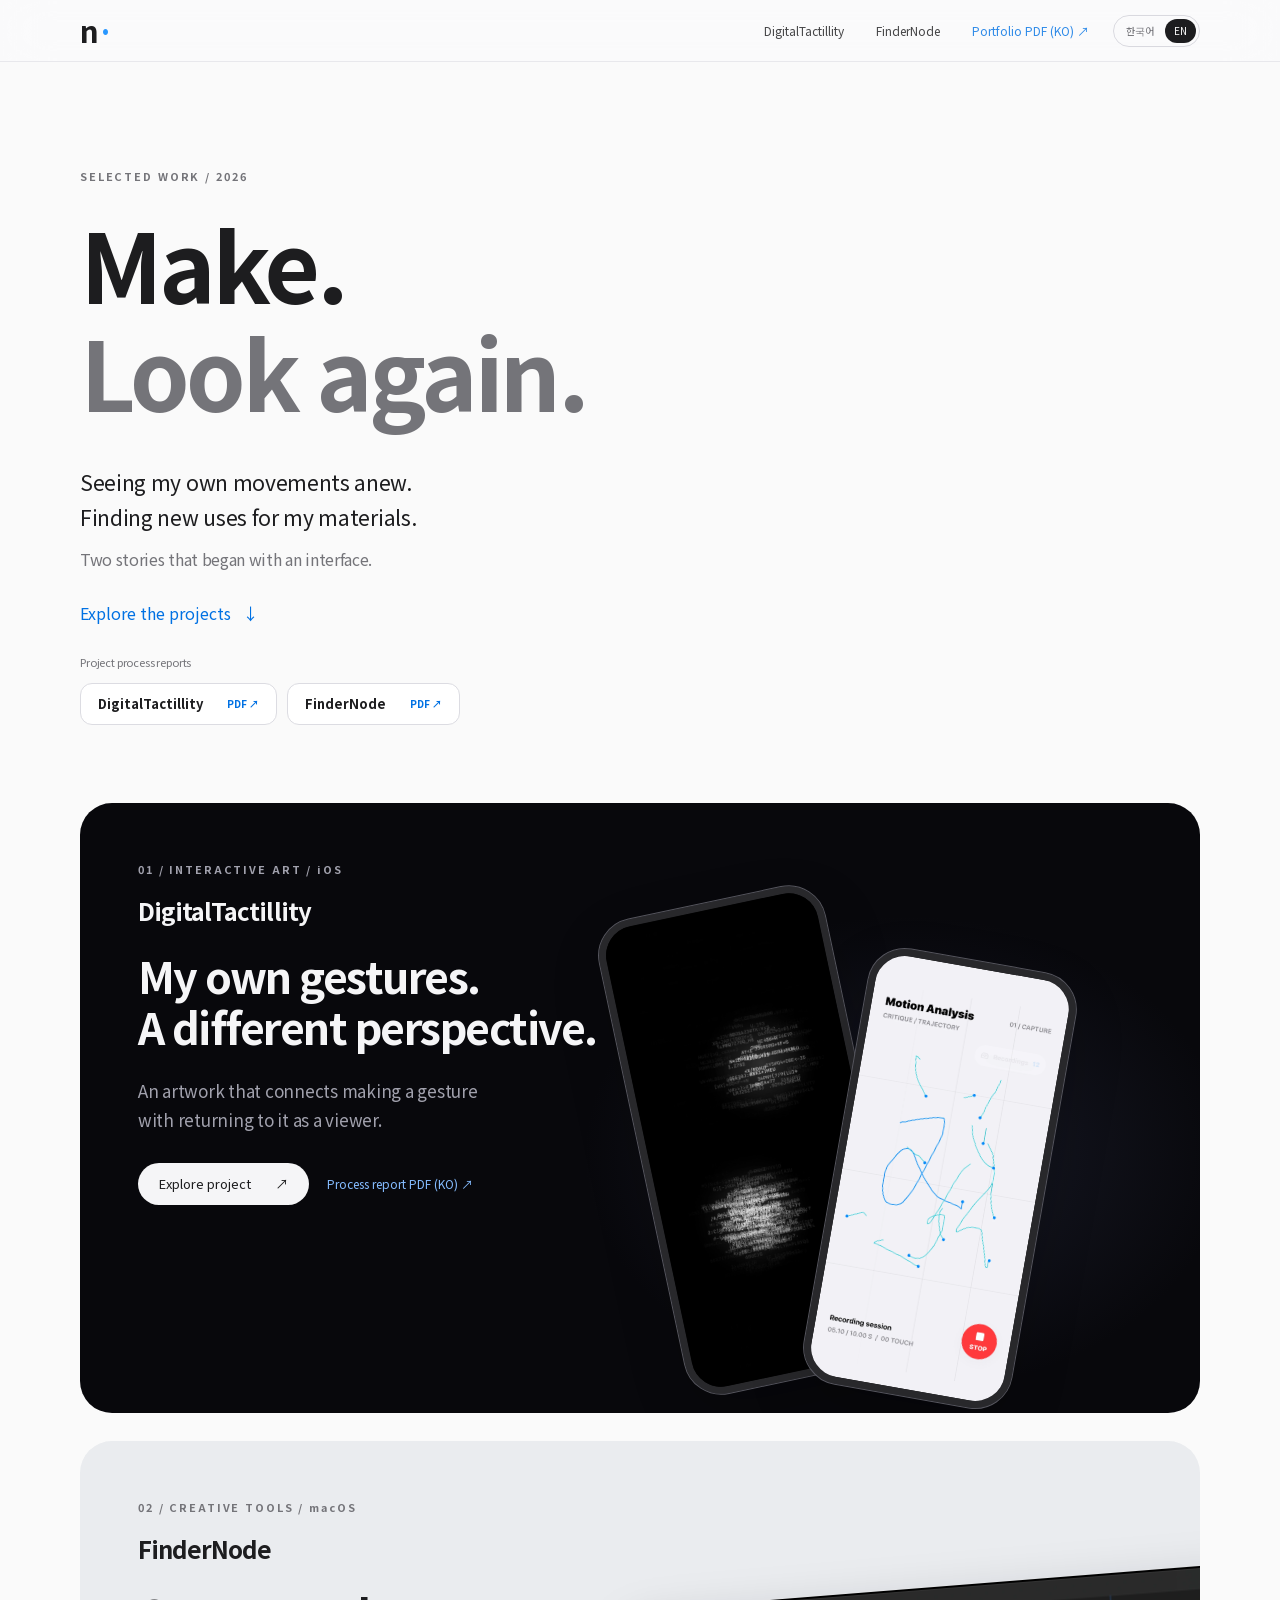
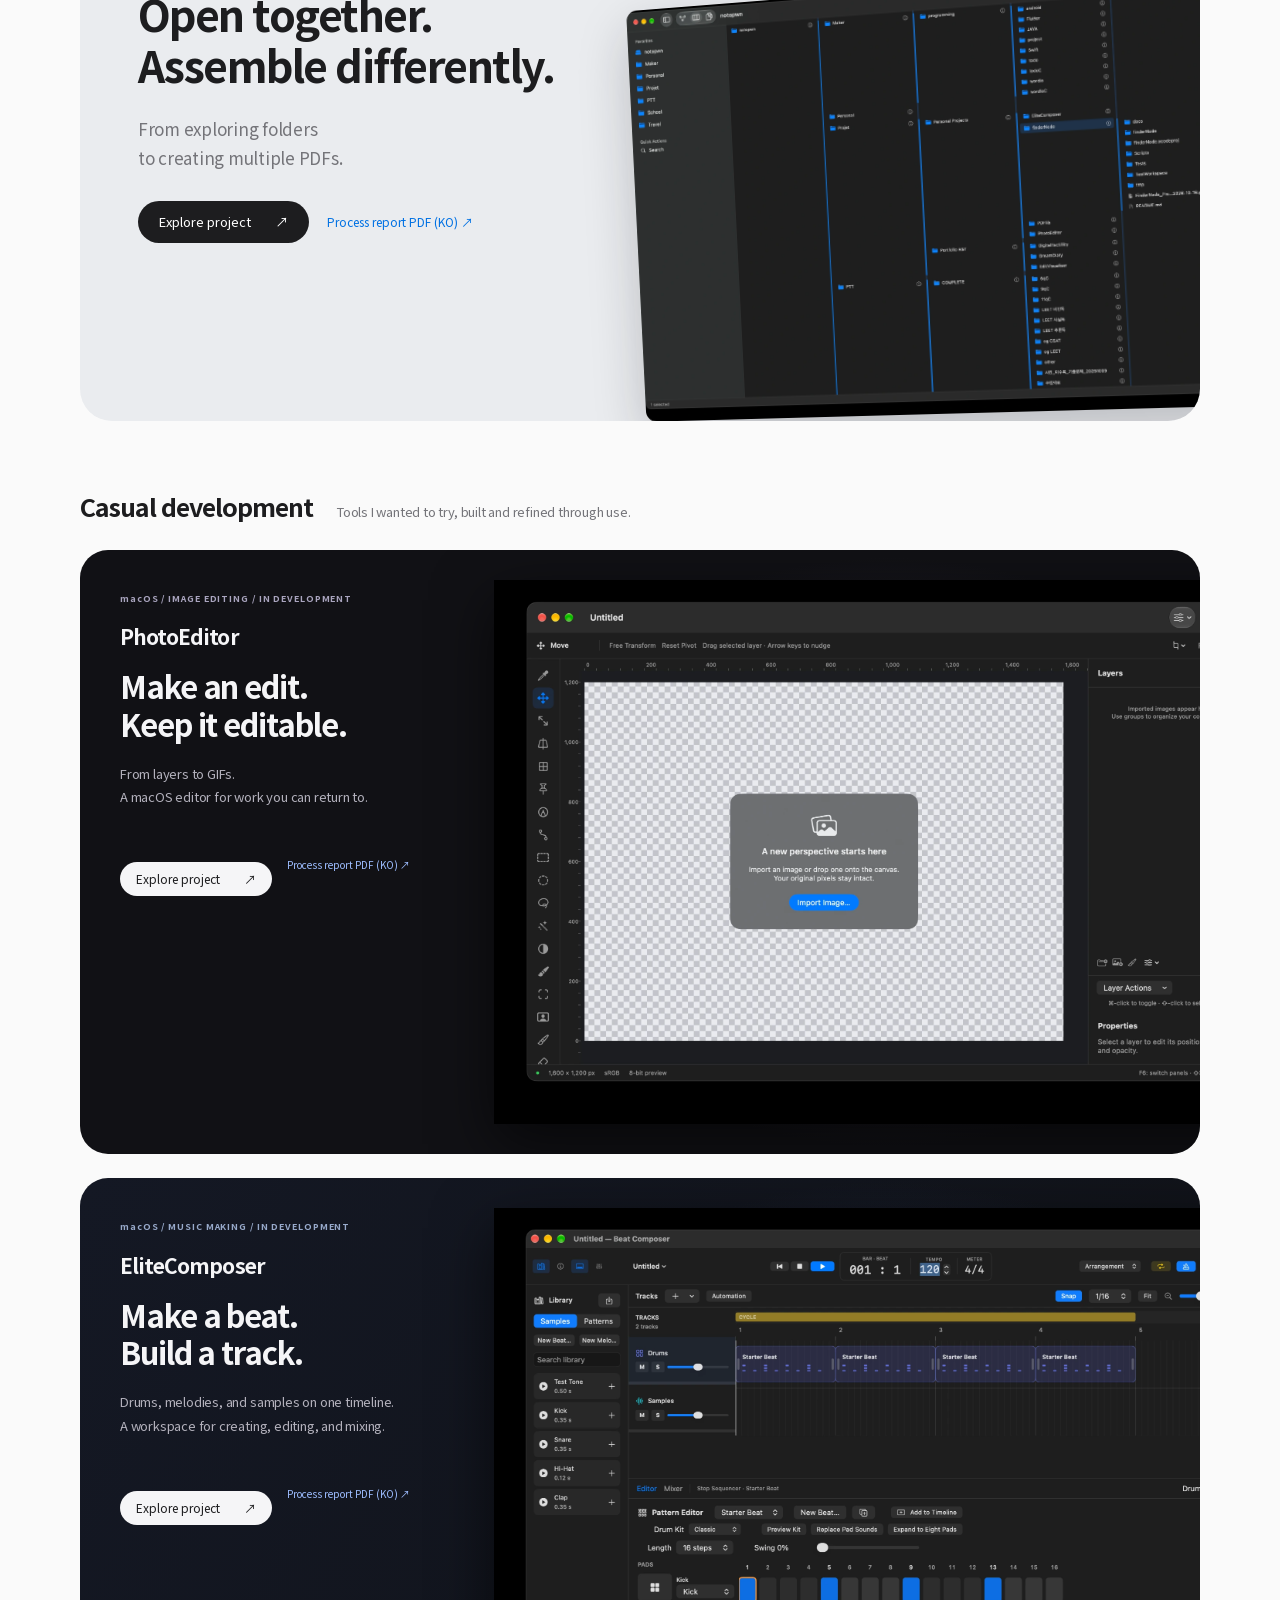
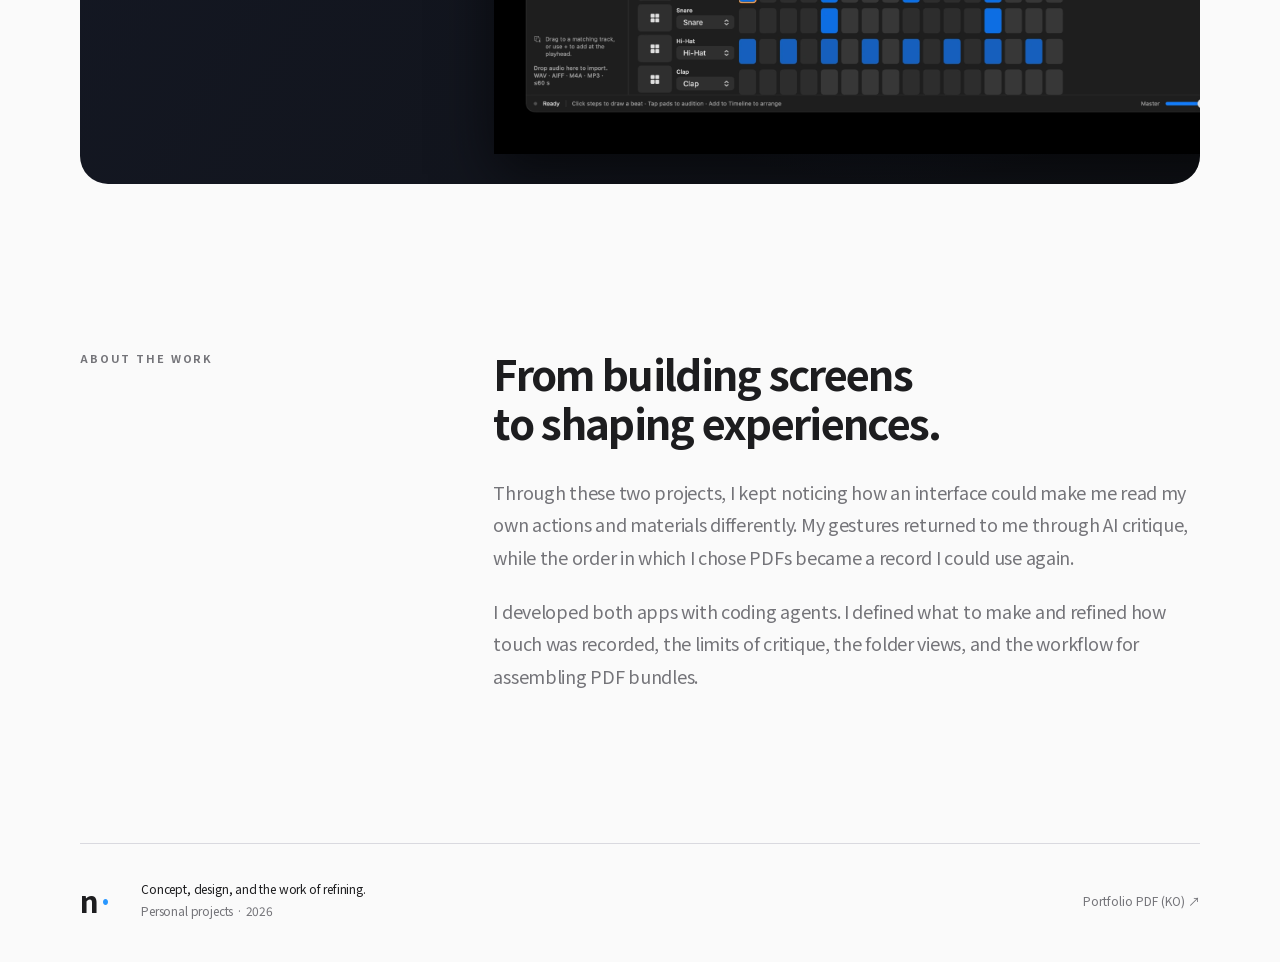
==== commit aa586c46: "Refine bilingual copy, align terminology and remove duplicate English quote" ====
--- a/en/index.html
+++ b/en/index.html
@@ -1,9 +1,9 @@
-<!doctype html><html lang="en" data-language="en" data-page="index.html"><head><meta charset="utf-8"><meta name="viewport" content="width=device-width, initial-scale=1"><meta name="description" content="DigitalTactillity revisits gestures through AI critique. FinderNode opens folders and assembles PDFs. Two featured projects and smaller development experiments."><meta name="theme-color" content="#fafafa"><title>Selected work — notopwn</title><link rel="icon" href="../assets/favicon.svg" type="image/svg+xml"><link rel="stylesheet" href="../style.css?v=bilingual-1"><script src="../locale.js?v=bilingual-1"></script><link rel="canonical" href="https://notopwn.github.io/art-technology-portfolio/en/index.html"><link rel="alternate" hreflang="ko" href="https://notopwn.github.io/art-technology-portfolio/index.html"><link rel="alternate" hreflang="en" href="https://notopwn.github.io/art-technology-portfolio/en/index.html"><link rel="alternate" hreflang="x-default" href="https://notopwn.github.io/art-technology-portfolio/index.html"></head><body class=""><a class="skip" href="#main">Skip to content</a><header class="nav"><a class="brand" href="./" aria-label="Portfolio home">n<span>·</span></a><nav aria-label="Main navigation"><a href="digitaltactillity.html">DigitalTactillity</a><a href="findernode.html">FinderNode</a><a class="nav-pdf" href="../assets/portfolio.pdf" target="_blank" rel="noopener">Portfolio PDF (KO) <span aria-hidden="true">↗</span></a></nav><div class="language-switch" role="group" aria-label="Language selection"><a href="../index.html" lang="ko" data-language-choice="ko">한국어</a><a href="index.html" lang="en" data-language-choice="en" aria-current="true">EN</a></div></header><main id="main">
+<!doctype html><html lang="en" data-language="en" data-page="index.html"><head><meta charset="utf-8"><meta name="viewport" content="width=device-width, initial-scale=1"><meta name="description" content="DigitalTactillity revisits gestures through AI critique. FinderNode opens folders and assembles PDFs. Two featured projects and smaller development experiments."><meta name="theme-color" content="#fafafa"><title>Selected work — notopwn</title><link rel="icon" href="../assets/favicon.svg" type="image/svg+xml"><link rel="stylesheet" href="../style.css?v=copy-refine-1"><script src="../locale.js?v=copy-refine-1"></script><link rel="canonical" href="https://notopwn.github.io/art-technology-portfolio/en/index.html"><link rel="alternate" hreflang="ko" href="https://notopwn.github.io/art-technology-portfolio/index.html"><link rel="alternate" hreflang="en" href="https://notopwn.github.io/art-technology-portfolio/en/index.html"><link rel="alternate" hreflang="x-default" href="https://notopwn.github.io/art-technology-portfolio/index.html"></head><body class=""><a class="skip" href="#main">Skip to content</a><header class="nav"><a class="brand" href="./" aria-label="Portfolio home">n<span>·</span></a><nav aria-label="Main navigation"><a href="digitaltactillity.html">DigitalTactillity</a><a href="findernode.html">FinderNode</a><a class="nav-pdf" href="../assets/portfolio.pdf" target="_blank" rel="noopener">Portfolio PDF (KO) <span aria-hidden="true">↗</span></a></nav><div class="language-switch" role="group" aria-label="Language selection"><a href="../index.html" lang="ko" data-language-choice="ko">한국어</a><a href="index.html" lang="en" data-language-choice="en" aria-current="true">EN</a></div></header><main id="main">
 <section class="home-intro wrap"><p class="eyebrow">SELECTED WORK / 2026</p><h1>Make.<br><span class="muted">Look again.</span></h1><p class="hero-copy">Seeing my own movements anew.<br>Finding new uses for my materials.<br><span>Two stories that began with an interface.</span></p><a class="text-link" href="#work">Explore the projects <span>↓</span></a><div class="report-shortcuts" id="reports" aria-label="Project process reports"><p>Project process reports</p><div><a href="../assets/digitaltactillity-process-report.pdf" target="_blank" rel="noopener">DigitalTactillity <span>PDF ↗</span></a><a href="../assets/findernode-process-report.pdf" target="_blank" rel="noopener">FinderNode <span>PDF ↗</span></a></div></div></section>
 <div id="work" class="work-list wrap">
 <article class="work-card tactile-card reveal"><div class="card-copy"><p class="eyebrow">01 / INTERACTIVE ART / iOS</p><h2>DigitalTactillity</h2><p class="card-headline">My own gestures.<br>A different perspective.</p><p>An artwork that connects making a gesture<br>with returning to it as a viewer.</p><a class="button light" href="digitaltactillity.html">Explore project <span>↗</span></a><a class="card-report" href="../assets/digitaltactillity-process-report.pdf" target="_blank" rel="noopener">Process report PDF (KO) ↗</a></div><div class="tactile-stage" aria-hidden="true"><div class="stage-glow"></div><div class="phone phone-tactile"><img src="../assets/tactile.webp" alt="" fetchpriority="high"></div><div class="phone phone-trajectory"><img src="../assets/trajectory.webp" alt=""></div></div></article>
-<article class="work-card finder-card reveal"><div class="card-copy"><p class="eyebrow">02 / CREATIVE TOOLS / macOS</p><h2>FinderNode</h2><p class="card-headline">Open together.<br>Assemble differently.</p><p>From exploring folders<br>to creating multiple PDFs.</p><a class="button" href="findernode.html">Explore project <span>↗</span></a><a class="card-report" href="../assets/findernode-process-report.pdf" target="_blank" rel="noopener">Process report PDF (KO) ↗</a></div><div class="finder-preview"><img src="../assets/finder-columns.webp" alt="Actual FinderNode screen with several folders open in parallel columns" loading="lazy"></div></article>
+<article class="work-card finder-card reveal"><div class="card-copy"><p class="eyebrow">02 / CREATIVE TOOLS / macOS</p><h2>FinderNode</h2><p class="card-headline">Open together.<br>Assemble differently.</p><p>From exploring folders<br>to creating multiple PDFs.</p><a class="button" href="findernode.html">Explore project <span>↗</span></a><a class="card-report" href="../assets/findernode-process-report.pdf" target="_blank" rel="noopener">Process report PDF (KO) ↗</a></div><div class="finder-preview"><img src="../assets/finder-columns.webp" alt="FinderNode screen with several folders open in parallel columns" loading="lazy"></div></article>
 </div>
 <section class="casual-section wrap" id="casual-development" aria-labelledby="casual-heading"><div class="casual-heading"><h2 id="casual-heading">Casual development</h2><p>Tools I wanted to try, built and refined through use.</p></div>
-<article class="side-project"><div class="side-copy"><p class="eyebrow">macOS / IMAGE EDITING / IN DEVELOPMENT</p><h3>PhotoEditor</h3><p class="side-headline">Make an edit.<br>Keep it editable.</p><p class="side-description">From layers to GIFs.<br>A macOS editor for work you can return to.</p><div class="side-actions"><a class="button light" href="photoeditor.html">Explore project <span aria-hidden="true">↗</span></a><a class="side-report" href="../assets/photoeditor-process-report.pdf" target="_blank" rel="noopener">Process report PDF (KO) ↗</a></div></div><a class="side-visual" href="photoeditor.html" aria-label="View the PhotoEditor project"><img src="../assets/photoeditor-workspace.webp" alt="Actual PhotoEditor screen with a central canvas, tools on the left, and layers on the right" loading="lazy" width="2048" height="1411"></a></article><article class="side-project ec-side"><div class="side-copy"><p class="eyebrow">macOS / MUSIC MAKING / IN DEVELOPMENT</p><h3>EliteComposer</h3><p class="side-headline">Make a beat.<br>Build a track.</p><p class="side-description">Drums, melodies, and samples on one timeline.<br>A workspace for creating, editing, and mixing.</p><div class="side-actions"><a class="button light" href="elitecomposer.html">Explore project <span aria-hidden="true">↗</span></a><a class="side-report" href="../assets/elitecomposer-process-report.pdf" target="_blank" rel="noopener">Process report PDF (KO) ↗</a></div></div><a class="side-visual" href="elitecomposer.html" aria-label="View the EliteComposer project"><img src="../assets/elitecomposer-sequencer.webp" width="2048" height="1415" alt="Actual EliteComposer screen with a drum step sequencer and repeating patterns on the timeline" loading="lazy"></a></article></section>
-<section class="about-section wrap reveal"><p class="eyebrow">ABOUT THE WORK</p><div><h2>From building screens<br>to shaping experiences.</h2><p>Through these two projects, I kept noticing how an interface could make me read my own actions and materials differently. My gestures returned to me through AI critique, while the order in which I chose PDFs became a record I could use again.</p><p>I developed both apps with coding agents. I defined what to make and refined how touch was recorded, the limits of critique, the folder views, and the PDF assembly workflow.</p></div></section></main><footer class="footer wrap"><a class="brand" href="./">n<span>·</span></a><p>Concept, design, and the work of refining.<br><span>Personal projects · 2026</span></p><a href="../assets/portfolio.pdf" target="_blank" rel="noopener">Portfolio PDF (KO) ↗</a></footer><dialog class="viewer" aria-label="Project media"><button class="viewer-close" aria-label="Close">×</button><div class="viewer-content"></div></dialog><script src="../site.js?v=bilingual-1"></script></body></html>+<article class="side-project"><div class="side-copy"><p class="eyebrow">macOS / IMAGE EDITING / IN DEVELOPMENT</p><h3>PhotoEditor</h3><p class="side-headline">Make an edit.<br>Keep it editable.</p><p class="side-description">From layers to GIFs.<br>A macOS editor for work you can return to.</p><div class="side-actions"><a class="button light" href="photoeditor.html">Explore project <span aria-hidden="true">↗</span></a><a class="side-report" href="../assets/photoeditor-process-report.pdf" target="_blank" rel="noopener">Process report PDF (KO) ↗</a></div></div><a class="side-visual" href="photoeditor.html" aria-label="View the PhotoEditor project"><img src="../assets/photoeditor-workspace.webp" alt="PhotoEditor screen with a central canvas, tools on the left, and layers on the right" loading="lazy" width="2048" height="1411"></a></article><article class="side-project ec-side"><div class="side-copy"><p class="eyebrow">macOS / MUSIC MAKING / IN DEVELOPMENT</p><h3>EliteComposer</h3><p class="side-headline">Make a beat.<br>Build a track.</p><p class="side-description">Drums, melodies, and samples on one timeline.<br>A workspace for creating, editing, and mixing.</p><div class="side-actions"><a class="button light" href="elitecomposer.html">Explore project <span aria-hidden="true">↗</span></a><a class="side-report" href="../assets/elitecomposer-process-report.pdf" target="_blank" rel="noopener">Process report PDF (KO) ↗</a></div></div><a class="side-visual" href="elitecomposer.html" aria-label="View the EliteComposer project"><img src="../assets/elitecomposer-sequencer.webp" width="2048" height="1415" alt="EliteComposer screen with a drum step sequencer and repeating patterns on the timeline" loading="lazy"></a></article></section>
+<section class="about-section wrap reveal"><p class="eyebrow">ABOUT THE WORK</p><div><h2>From building screens<br>to shaping experiences.</h2><p>Through these two projects, I kept noticing how an interface could make me read my own actions and materials differently. My gestures returned to me through AI critique, while the order in which I chose PDFs became a record I could use again.</p><p>I developed both apps with coding agents. I defined what to make and refined how touch was recorded, the limits of critique, the folder views, and the workflow for assembling PDF bundles.</p></div></section></main><footer class="footer wrap"><a class="brand" href="./">n<span>·</span></a><p>Concept, design, and the work of refining.<br><span>Personal projects · 2026</span></p><a href="../assets/portfolio.pdf" target="_blank" rel="noopener">Portfolio PDF (KO) ↗</a></footer><dialog class="viewer" aria-label="Project media"><button class="viewer-close" aria-label="Close">×</button><div class="viewer-content"></div></dialog><script src="../site.js?v=copy-refine-1"></script></body></html>
--- a/style.css
+++ b/style.css
@@ -22,3 +22,5 @@
 .language-switch{display:flex;align-items:center;flex:none;border:1px solid var(--line);border-radius:20px;padding:3px;gap:2px;white-space:nowrap;font-size:10px;line-height:1.2}.language-switch a{padding:6px 9px;border-radius:14px;color:var(--secondary)}.language-switch a[aria-current=true]{background:var(--ink);color:var(--bg)}.language-switch a:hover:not([aria-current=true]){color:var(--ink);background:var(--surface)}.nav>nav{margin-left:auto}.nav{gap:24px}html:lang(en) body{word-break:normal;overflow-wrap:break-word}html:lang(en) p{letter-spacing:-.015em}html:lang(en) h1,html:lang(en) h2,html:lang(en) h3{letter-spacing:-.04em}html:lang(en) .card-headline{font-size:43px;letter-spacing:-.035em}html:lang(en) .side-headline{font-size:31px;letter-spacing:-.035em}html:lang(en) .pe-hero h1{font-size:62px}html:lang(en) .spec-section dl>div{grid-template-columns:140px minmax(0,1fr)}html:lang(en) .product-bar nav{gap:18px}html:lang(en) .role-panel h3{font-size:36px}html:lang(en) .role-tabs button span{font-size:19px}.side-copy,.card-copy,.pe-feature-grid article,.ec-workspace-notes article{min-width:0}
 @media(min-width:701px) and (max-width:950px){.nav{padding-inline:25px;gap:15px}.nav nav{gap:18px;font-size:11px}.language-switch a{padding:6px 7px}html:lang(en) .card-headline{font-size:35px}html:lang(en) .side-headline{font-size:27px}}
 @media(max-width:700px){html{scroll-padding-top:190px}.nav{display:grid;grid-template-columns:1fr auto;grid-template-rows:42px 36px;gap:0 15px;height:96px;padding:9px 20px;width:100%}.nav>.brand{grid-column:1;grid-row:1;justify-self:start;font-size:28px}.nav>.language-switch{grid-column:2;grid-row:1;justify-self:end}.nav>nav{grid-column:1/-1;grid-row:2;margin:0;justify-content:space-between;gap:12px;font-size:10px;width:100%}.language-switch{font-size:10px}.language-switch a{padding:6px 10px}.product-bar{top:96px;height:auto;min-height:84px;display:flex;flex-direction:column;align-items:stretch;justify-content:center;gap:10px;padding:12px 20px}.product-bar>a{font-size:15px}.product-bar nav,html:lang(en) .product-bar nav{font-size:10px;gap:10px;justify-content:space-between;min-width:0}.product-bar nav .nav-report{font-size:9px;padding:6px 9px}.product-bar button{font-size:10px}html:lang(en) .home-intro h1{font-size:59px}html:lang(en) .card-headline{font-size:35px}html:lang(en) .side-headline{font-size:29px}html:lang(en) .pe-hero h1{font-size:37px}html:lang(en) .spec-section dl>div{grid-template-columns:85px minmax(0,1fr)}html:lang(en) .role-panel h3{font-size:29px}html:lang(en) .role-tabs button span{font-size:13px}html:lang(en) .role-tabs button{font-size:9px}html:lang(en) .section-intro h2{font-size:33px}html:lang(en) .side-actions{gap:13px}html:lang(en) .side-actions .button{font-size:11px}html:lang(en) .side-report{font-size:10px}html:lang(en) .product-hero h1{font-size:40px}.report-shortcuts a{gap:16px}}
+
+html:lang(en) .side-headline br{display:block}
